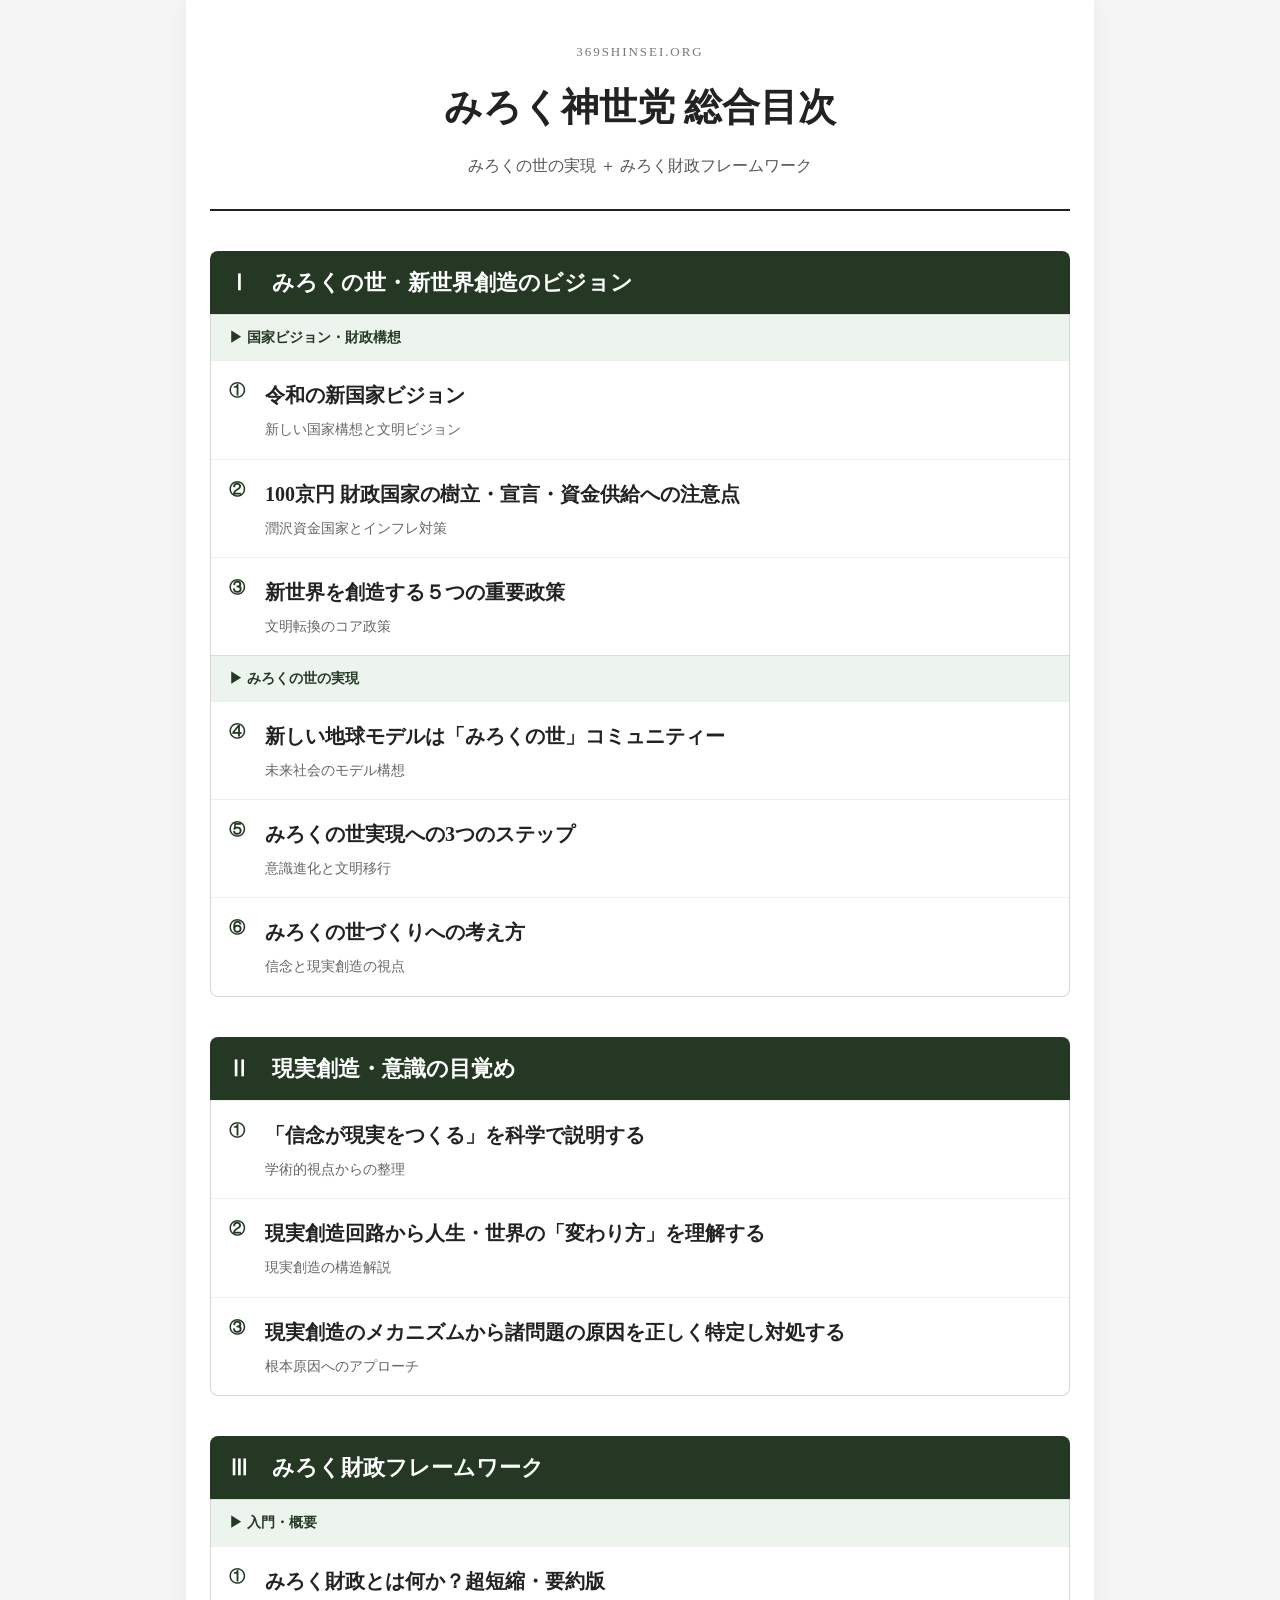
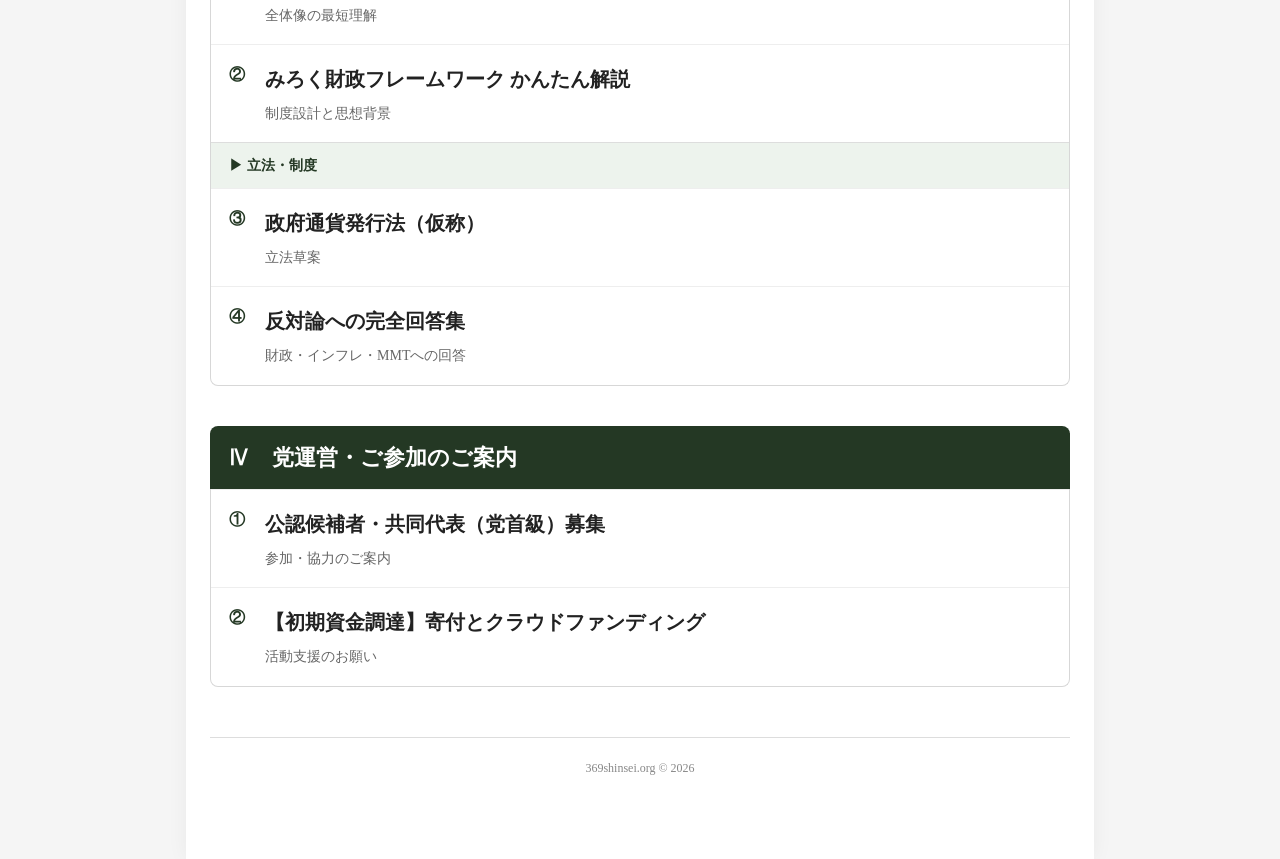
==== index.html @ 658c2291 "Add files via upload" ====
<!DOCTYPE html>
<html lang="ja">
<head>
<meta charset="UTF-8">
<meta name="viewport" content="width=device-width, initial-scale=1.0">
<title>369shinsei.org | みろく神世党 総合目次</title>
<style>
body{
    margin:0;
    background:#f5f5f5;
    color:#222;
    font-family:"Hiragino Mincho ProN","Yu Mincho","MS Mincho",serif;
    line-height:1.8;
}
.container{
    max-width:860px;
    margin:0 auto;
    background:#fff;
    padding:40px 24px 80px;
    box-shadow:0 0 20px rgba(0,0,0,0.05);
}
.hero{
    text-align:center;
    padding-bottom:28px;
    border-bottom:2px solid #222;
    margin-bottom:40px;
}
.hero .small{
    color:#777;
    letter-spacing:0.15em;
    font-size:13px;
}
.hero h1{
    margin:10px 0;
    font-size:38px;
}
.hero .sub{
    color:#555;
    font-size:16px;
}
.section{
    margin-bottom:40px;
}
.section-title{
    background:#243824;
    color:#fff;
    padding:12px 18px;
    border-radius:8px 8px 0 0;
    font-size:22px;
    font-weight:bold;
}
.section-content{
    border:1px solid #d7d7d7;
    border-top:none;
    border-radius:0 0 8px 8px;
    overflow:hidden;
}
.category{
    background:#edf3ed;
    color:#243824;
    padding:10px 18px;
    font-weight:bold;
    font-size:14px;
    border-top:1px solid #ddd;
}
.link-item{
    display:flex;
    gap:12px;
    align-items:flex-start;
    padding:16px 18px;
    border-top:1px solid #eee;
    text-decoration:none;
    color:inherit;
    transition:background 0.2s;
}
.link-item:hover{
    background:#fafafa;
}
.num{
    color:#243824;
    font-weight:bold;
    min-width:24px;
}
.text h3{
    margin:0;
    font-size:20px;
}
.text p{
    margin:4px 0 0;
    font-size:14px;
    color:#666;
}
.footer{
    text-align:center;
    color:#888;
    font-size:12px;
    margin-top:50px;
    padding-top:20px;
    border-top:1px solid #ddd;
}
</style>
</head>
<body>
<div class="container">

<div class="hero">
<div class="small">369SHINSEI.ORG</div>
<h1>みろく神世党 総合目次</h1>
<div class="sub">みろくの世の実現 ＋ みろく財政フレームワーク</div>
</div>

<div class="section">
<div class="section-title">Ⅰ　みろくの世・新世界創造のビジョン</div>
<div class="section-content">

<div class="category">▶ 国家ビジョン・財政構想</div>

<a class="link-item" href="https://pon36981.hatenablog.jp/entry/2026/04/09/183743">
<div class="num">①</div>
<div class="text">
<h3>令和の新国家ビジョン</h3>
<p>新しい国家構想と文明ビジョン</p>
</div>
</a>

<a class="link-item" href="https://pon36981.hatenablog.jp/entry/2026/03/29/203414">
<div class="num">②</div>
<div class="text">
<h3>100京円 財政国家の樹立・宣言・資金供給への注意点</h3>
<p>潤沢資金国家とインフレ対策</p>
</div>
</a>

<a class="link-item" href="https://pon36981.hatenablog.jp/entry/2026/04/03/152034">
<div class="num">③</div>
<div class="text">
<h3>新世界を創造する５つの重要政策</h3>
<p>文明転換のコア政策</p>
</div>
</a>

<div class="category">▶ みろくの世の実現</div>

<a class="link-item" href="https://pon36981.hatenablog.jp/entry/2026/03/31/192403">
<div class="num">④</div>
<div class="text">
<h3>新しい地球モデルは「みろくの世」コミュニティー</h3>
<p>未来社会のモデル構想</p>
</div>
</a>

<a class="link-item" href="https://pon36981.hatenablog.jp/entry/2026/05/13/100941">
<div class="num">⑤</div>
<div class="text">
<h3>みろくの世実現への3つのステップ</h3>
<p>意識進化と文明移行</p>
</div>
</a>

<a class="link-item" href="https://pon36981.hatenablog.jp/entry/2026/03/31/192701">
<div class="num">⑥</div>
<div class="text">
<h3>みろくの世づくりへの考え方</h3>
<p>信念と現実創造の視点</p>
</div>
</a>

</div>
</div>

<div class="section">
<div class="section-title">Ⅱ　現実創造・意識の目覚め</div>
<div class="section-content">

<a class="link-item" href="https://pon36981.hatenablog.jp/entry/2026/05/11/171907">
<div class="num">①</div>
<div class="text">
<h3>「信念が現実をつくる」を科学で説明する</h3>
<p>学術的視点からの整理</p>
</div>
</a>

<a class="link-item" href="https://pon36981.hatenablog.jp/entry/2026/04/15/120216">
<div class="num">②</div>
<div class="text">
<h3>現実創造回路から人生・世界の「変わり方」を理解する</h3>
<p>現実創造の構造解説</p>
</div>
</a>

<a class="link-item" href="https://pon36981.hatenablog.jp/entry/2026/05/13/121735">
<div class="num">③</div>
<div class="text">
<h3>現実創造のメカニズムから諸問題の原因を正しく特定し対処する</h3>
<p>根本原因へのアプローチ</p>
</div>
</a>

</div>
</div>

<div class="section">
<div class="section-title">Ⅲ　みろく財政フレームワーク</div>
<div class="section-content">

<div class="category">▶ 入門・概要</div>

<a class="link-item" href="https://pon36981.hatenablog.jp/entry/2026/05/12/170241">
<div class="num">①</div>
<div class="text">
<h3>みろく財政とは何か？超短縮・要約版</h3>
<p>全体像の最短理解</p>
</div>
</a>

<a class="link-item" href="https://pon36981.hatenablog.jp/entry/2026/05/13/205101">
<div class="num">②</div>
<div class="text">
<h3>みろく財政フレームワーク かんたん解説</h3>
<p>制度設計と思想背景</p>
</div>
</a>

<div class="category">▶ 立法・制度</div>

<a class="link-item" href="https://pon36981.hatenablog.jp/entry/2026/04/10/091228">
<div class="num">③</div>
<div class="text">
<h3>政府通貨発行法（仮称）</h3>
<p>立法草案</p>
</div>
</a>

<a class="link-item" href="https://pon36981.hatenablog.jp/entry/2026/05/12/175257">
<div class="num">④</div>
<div class="text">
<h3>反対論への完全回答集</h3>
<p>財政・インフレ・MMTへの回答</p>
</div>
</a>

</div>
</div>

<div class="section">
<div class="section-title">Ⅳ　党運営・ご参加のご案内</div>
<div class="section-content">

<a class="link-item" href="https://pon36981.hatenablog.jp/entry/2026/05/14/124243">
<div class="num">①</div>
<div class="text">
<h3>公認候補者・共同代表（党首級）募集</h3>
<p>参加・協力のご案内</p>
</div>
</a>

<a class="link-item" href="https://pon36981.hatenablog.jp/entry/2026/05/14/125637">
<div class="num">②</div>
<div class="text">
<h3>【初期資金調達】寄付とクラウドファンディング</h3>
<p>活動支援のお願い</p>
</div>
</a>

</div>
</div>

<div class="footer">
369shinsei.org © 2026
</div>

</div>
</body>
</html>
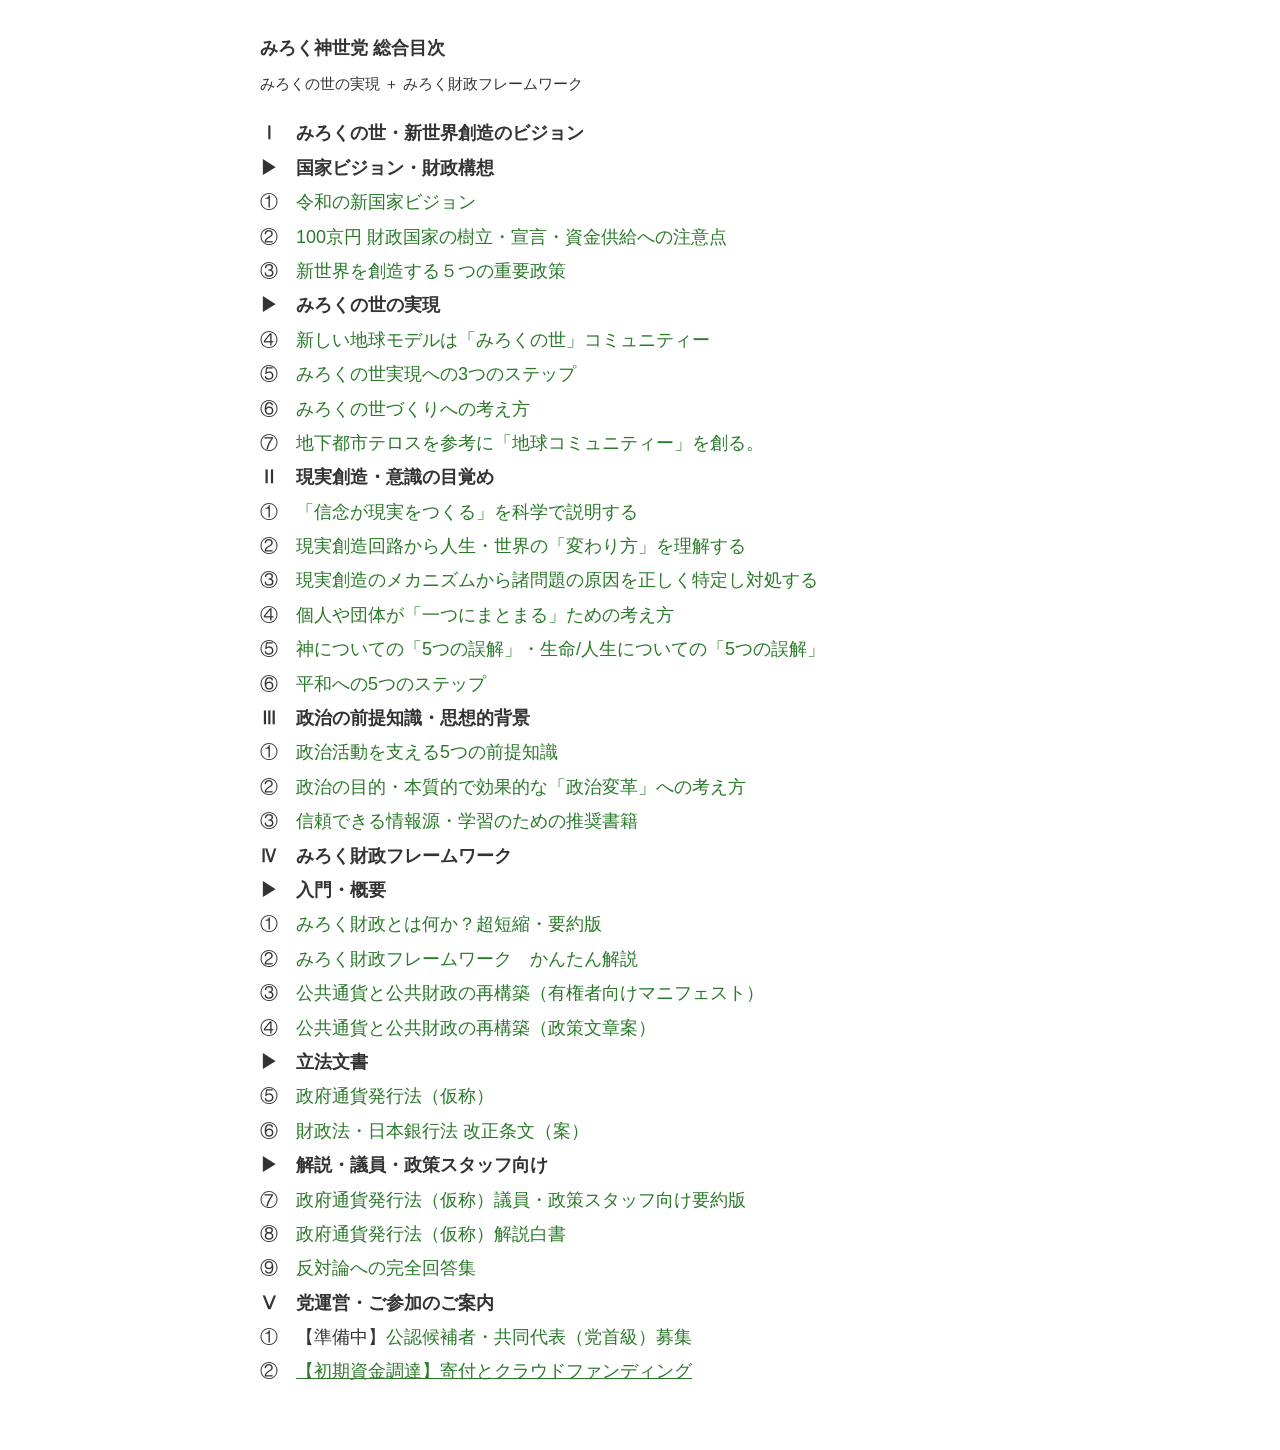
==== commit e7dd101b: "Add files via upload" ====
--- a/index.html
+++ b/index.html
@@ -1,274 +1,96 @@
 <!DOCTYPE html>
 <html lang="ja">
 <head>
-<meta charset="UTF-8">
-<meta name="viewport" content="width=device-width, initial-scale=1.0">
-<title>369shinsei.org | みろく神世党 総合目次</title>
-<style>
-body{
-    margin:0;
-    background:#f5f5f5;
-    color:#222;
-    font-family:"Hiragino Mincho ProN","Yu Mincho","MS Mincho",serif;
-    line-height:1.8;
-}
-.container{
-    max-width:860px;
-    margin:0 auto;
-    background:#fff;
-    padding:40px 24px 80px;
-    box-shadow:0 0 20px rgba(0,0,0,0.05);
-}
-.hero{
-    text-align:center;
-    padding-bottom:28px;
-    border-bottom:2px solid #222;
-    margin-bottom:40px;
-}
-.hero .small{
-    color:#777;
-    letter-spacing:0.15em;
-    font-size:13px;
-}
-.hero h1{
-    margin:10px 0;
-    font-size:38px;
-}
-.hero .sub{
-    color:#555;
-    font-size:16px;
-}
-.section{
-    margin-bottom:40px;
-}
-.section-title{
-    background:#243824;
-    color:#fff;
-    padding:12px 18px;
-    border-radius:8px 8px 0 0;
-    font-size:22px;
-    font-weight:bold;
-}
-.section-content{
-    border:1px solid #d7d7d7;
-    border-top:none;
-    border-radius:0 0 8px 8px;
-    overflow:hidden;
-}
-.category{
-    background:#edf3ed;
-    color:#243824;
-    padding:10px 18px;
-    font-weight:bold;
-    font-size:14px;
-    border-top:1px solid #ddd;
-}
-.link-item{
-    display:flex;
-    gap:12px;
-    align-items:flex-start;
-    padding:16px 18px;
-    border-top:1px solid #eee;
-    text-decoration:none;
-    color:inherit;
-    transition:background 0.2s;
-}
-.link-item:hover{
-    background:#fafafa;
-}
-.num{
-    color:#243824;
-    font-weight:bold;
-    min-width:24px;
-}
-.text h3{
-    margin:0;
-    font-size:20px;
-}
-.text p{
-    margin:4px 0 0;
-    font-size:14px;
-    color:#666;
-}
-.footer{
-    text-align:center;
-    color:#888;
-    font-size:12px;
-    margin-top:50px;
-    padding-top:20px;
-    border-top:1px solid #ddd;
-}
-</style>
+  <meta charset="UTF-8">
+  <meta name="viewport" content="width=device-width, initial-scale=1.0">
+  <title>みろく神世党 総合目次</title>
+  <style>
+    body {
+      font-family: "Hiragino Sans", "Meiryo", "Yu Gothic", sans-serif;
+      font-size: 18px;
+      line-height: 1.8;
+      color: #333;
+      background: #fff;
+      max-width: 760px;
+      margin: 0 auto;
+      padding: 32px 20px 60px;
+    }
+
+    .page-title {
+      font-size: 18px;
+      font-weight: bold;
+      margin-bottom: 6px;
+    }
+
+    .page-subtitle {
+      font-size: 15px;
+      margin-bottom: 20px;
+    }
+
+    p {
+      margin: 0 0 2px 0;
+    }
+
+    a {
+      color: #2a7a2a;
+      text-decoration: none;
+    }
+
+    a:hover {
+      text-decoration: underline;
+    }
+
+    .underline {
+      text-decoration: underline;
+    }
+  </style>
 </head>
 <body>
-<div class="container">
 
-<div class="hero">
-<div class="small">369SHINSEI.ORG</div>
-<h1>みろく神世党 総合目次</h1>
-<div class="sub">みろくの世の実現 ＋ みろく財政フレームワーク</div>
-</div>
+  <div class="page-title">みろく神世党 総合目次</div>
+  <div class="page-subtitle">みろくの世の実現 ＋ みろく財政フレームワーク</div>
 
-<div class="section">
-<div class="section-title">Ⅰ　みろくの世・新世界創造のビジョン</div>
-<div class="section-content">
+  <p><strong>Ⅰ</strong>　<strong>みろくの世・新世界創造のビジョン</strong></p>
+  <p><strong>▶</strong>　<strong>国家ビジョン・財政構想</strong></p>
+  <p>①　<a href="https://pon36981.hatenablog.jp/entry/2026/04/09/183743">令和の新国家ビジョン</a></p>
+  <p>②　<a href="https://pon36981.hatenablog.jp/entry/2026/03/29/203414">100京円 財政国家の樹立・宣言・資金供給への注意点</a></p>
+  <p>③　<a href="https://pon36981.hatenablog.jp/entry/2026/04/03/152034">新世界を創造する５つの重要政策</a></p>
+  <p><strong>▶</strong>　<strong>みろくの世の実現</strong></p>
+  <p>④　<a href="https://pon36981.hatenablog.jp/entry/2026/03/31/192403">新しい地球モデルは「みろくの世」コミュニティー</a></p>
+  <p>⑤　<a href="https://pon36981.hatenablog.jp/entry/2026/05/13/100941">みろくの世実現への3つのステップ</a></p>
+  <p>⑥　<a href="https://pon36981.hatenablog.jp/entry/2026/03/31/192701">みろくの世づくりへの考え方</a></p>
+  <p>⑦　<a href="https://pon36981.hatenablog.jp/entry/2026/04/01/181731">地下都市テロスを参考に「地球コミュニティー」を創る。</a></p>
 
-<div class="category">▶ 国家ビジョン・財政構想</div>
+  <p><strong>Ⅱ</strong>　<strong>現実創造・意識の目覚め</strong></p>
+  <p>①　<a href="https://pon36981.hatenablog.jp/entry/2026/05/11/171907">「信念が現実をつくる」を科学で説明する</a></p>
+  <p>②　<a href="https://pon36981.hatenablog.jp/entry/2026/04/15/120216">現実創造回路から人生・世界の「変わり方」を理解する</a></p>
+  <p>③　<a href="https://pon36981.hatenablog.jp/entry/2026/05/13/121735">現実創造のメカニズムから諸問題の原因を正しく特定し対処する</a></p>
+  <p>④　<a href="https://pon36981.hatenablog.jp/entry/2026/04/22/154150">個人や団体が「一つにまとまる」ための考え方</a></p>
+  <p>⑤　<a href="https://pon36981.hatenablog.jp/entry/2026/05/13/120327">神についての「5つの誤解」・生命/人生についての「5つの誤解」</a></p>
+  <p>⑥　<a href="https://pon36981.hatenablog.jp/entry/2026/05/13/120707">平和への5つのステップ</a></p>
 
-<a class="link-item" href="https://pon36981.hatenablog.jp/entry/2026/04/09/183743">
-<div class="num">①</div>
-<div class="text">
-<h3>令和の新国家ビジョン</h3>
-<p>新しい国家構想と文明ビジョン</p>
-</div>
-</a>
+  <p><strong>Ⅲ</strong>　<strong>政治の前提知識・思想的背景</strong></p>
+  <p>①　<a href="https://pon36981.hatenablog.jp/entry/2026/04/03/151004">政治活動を支える5つの前提知識</a></p>
+  <p>②　<a href="https://pon36981.hatenablog.jp/entry/2026/04/02/152700">政治の目的・本質的で効果的な「政治変革」への考え方</a></p>
+  <p>③　<a href="https://pon36981.hatenablog.jp/entry/2026/04/01/121304">信頼できる情報源・学習のための推奨書籍</a></p>
 
-<a class="link-item" href="https://pon36981.hatenablog.jp/entry/2026/03/29/203414">
-<div class="num">②</div>
-<div class="text">
-<h3>100京円 財政国家の樹立・宣言・資金供給への注意点</h3>
-<p>潤沢資金国家とインフレ対策</p>
-</div>
-</a>
+  <p><strong>Ⅳ</strong>　<strong>みろく財政フレームワーク</strong></p>
+  <p><strong>▶</strong>　<strong>入門・概要</strong></p>
+  <p>①　<a href="https://pon36981.hatenablog.jp/entry/2026/05/12/170241">みろく財政とは何か？超短縮・要約版</a></p>
+  <p>②　<a href="https://pon36981.hatenablog.jp/entry/2026/05/13/205101">みろく財政フレームワーク　かんたん解説</a></p>
+  <p>③　<a href="https://pon36981.hatenablog.jp/entry/2026/04/10/091110">公共通貨と公共財政の再構築（有権者向けマニフェスト）</a></p>
+  <p>④　<a href="https://pon36981.hatenablog.jp/entry/2026/04/09/175131">公共通貨と公共財政の再構築（政策文章案）</a></p>
+  <p><strong>▶</strong>　<strong>立法文書</strong></p>
+  <p>⑤　<a href="https://pon36981.hatenablog.jp/entry/2026/04/10/091228">政府通貨発行法（仮称）</a></p>
+  <p>⑥　<a href="https://pon36981.hatenablog.jp/entry/2026/04/10/091615">財政法・日本銀行法 改正条文（案）</a></p>
+  <p><strong>▶</strong>　<strong>解説・議員・政策スタッフ向け</strong></p>
+  <p>⑦　<a href="https://pon36981.hatenablog.jp/entry/2026/05/12/164444">政府通貨発行法（仮称）議員・政策スタッフ向け要約版</a></p>
+  <p>⑧　<a href="https://pon36981.hatenablog.jp/entry/2026/05/12/171121">政府通貨発行法（仮称）解説白書</a></p>
+  <p>⑨　<a href="https://pon36981.hatenablog.jp/entry/2026/05/12/175257">反対論への完全回答集</a></p>
 
-<a class="link-item" href="https://pon36981.hatenablog.jp/entry/2026/04/03/152034">
-<div class="num">③</div>
-<div class="text">
-<h3>新世界を創造する５つの重要政策</h3>
-<p>文明転換のコア政策</p>
-</div>
-</a>
+  <p><strong>Ⅴ</strong>　<strong>党運営・ご参加のご案内</strong></p>
+  <p>①　【準備中】<a href="https://pon36981.hatenablog.jp/entry/2026/04/18/124243">公認候補者・共同代表（党首級）募集</a></p>
+  <p>②　<a class="underline" href="https://pon36981.hatenablog.jp/entry/2026/05/14/125637">【初期資金調達】寄付とクラウドファンディング</a></p>
 
-<div class="category">▶ みろくの世の実現</div>
-
-<a class="link-item" href="https://pon36981.hatenablog.jp/entry/2026/03/31/192403">
-<div class="num">④</div>
-<div class="text">
-<h3>新しい地球モデルは「みろくの世」コミュニティー</h3>
-<p>未来社会のモデル構想</p>
-</div>
-</a>
-
-<a class="link-item" href="https://pon36981.hatenablog.jp/entry/2026/05/13/100941">
-<div class="num">⑤</div>
-<div class="text">
-<h3>みろくの世実現への3つのステップ</h3>
-<p>意識進化と文明移行</p>
-</div>
-</a>
-
-<a class="link-item" href="https://pon36981.hatenablog.jp/entry/2026/03/31/192701">
-<div class="num">⑥</div>
-<div class="text">
-<h3>みろくの世づくりへの考え方</h3>
-<p>信念と現実創造の視点</p>
-</div>
-</a>
-
-</div>
-</div>
-
-<div class="section">
-<div class="section-title">Ⅱ　現実創造・意識の目覚め</div>
-<div class="section-content">
-
-<a class="link-item" href="https://pon36981.hatenablog.jp/entry/2026/05/11/171907">
-<div class="num">①</div>
-<div class="text">
-<h3>「信念が現実をつくる」を科学で説明する</h3>
-<p>学術的視点からの整理</p>
-</div>
-</a>
-
-<a class="link-item" href="https://pon36981.hatenablog.jp/entry/2026/04/15/120216">
-<div class="num">②</div>
-<div class="text">
-<h3>現実創造回路から人生・世界の「変わり方」を理解する</h3>
-<p>現実創造の構造解説</p>
-</div>
-</a>
-
-<a class="link-item" href="https://pon36981.hatenablog.jp/entry/2026/05/13/121735">
-<div class="num">③</div>
-<div class="text">
-<h3>現実創造のメカニズムから諸問題の原因を正しく特定し対処する</h3>
-<p>根本原因へのアプローチ</p>
-</div>
-</a>
-
-</div>
-</div>
-
-<div class="section">
-<div class="section-title">Ⅲ　みろく財政フレームワーク</div>
-<div class="section-content">
-
-<div class="category">▶ 入門・概要</div>
-
-<a class="link-item" href="https://pon36981.hatenablog.jp/entry/2026/05/12/170241">
-<div class="num">①</div>
-<div class="text">
-<h3>みろく財政とは何か？超短縮・要約版</h3>
-<p>全体像の最短理解</p>
-</div>
-</a>
-
-<a class="link-item" href="https://pon36981.hatenablog.jp/entry/2026/05/13/205101">
-<div class="num">②</div>
-<div class="text">
-<h3>みろく財政フレームワーク かんたん解説</h3>
-<p>制度設計と思想背景</p>
-</div>
-</a>
-
-<div class="category">▶ 立法・制度</div>
-
-<a class="link-item" href="https://pon36981.hatenablog.jp/entry/2026/04/10/091228">
-<div class="num">③</div>
-<div class="text">
-<h3>政府通貨発行法（仮称）</h3>
-<p>立法草案</p>
-</div>
-</a>
-
-<a class="link-item" href="https://pon36981.hatenablog.jp/entry/2026/05/12/175257">
-<div class="num">④</div>
-<div class="text">
-<h3>反対論への完全回答集</h3>
-<p>財政・インフレ・MMTへの回答</p>
-</div>
-</a>
-
-</div>
-</div>
-
-<div class="section">
-<div class="section-title">Ⅳ　党運営・ご参加のご案内</div>
-<div class="section-content">
-
-<a class="link-item" href="https://pon36981.hatenablog.jp/entry/2026/05/14/124243">
-<div class="num">①</div>
-<div class="text">
-<h3>公認候補者・共同代表（党首級）募集</h3>
-<p>参加・協力のご案内</p>
-</div>
-</a>
-
-<a class="link-item" href="https://pon36981.hatenablog.jp/entry/2026/05/14/125637">
-<div class="num">②</div>
-<div class="text">
-<h3>【初期資金調達】寄付とクラウドファンディング</h3>
-<p>活動支援のお願い</p>
-</div>
-</a>
-
-</div>
-</div>
-
-<div class="footer">
-369shinsei.org © 2026
-</div>
-
-</div>
 </body>
 </html>
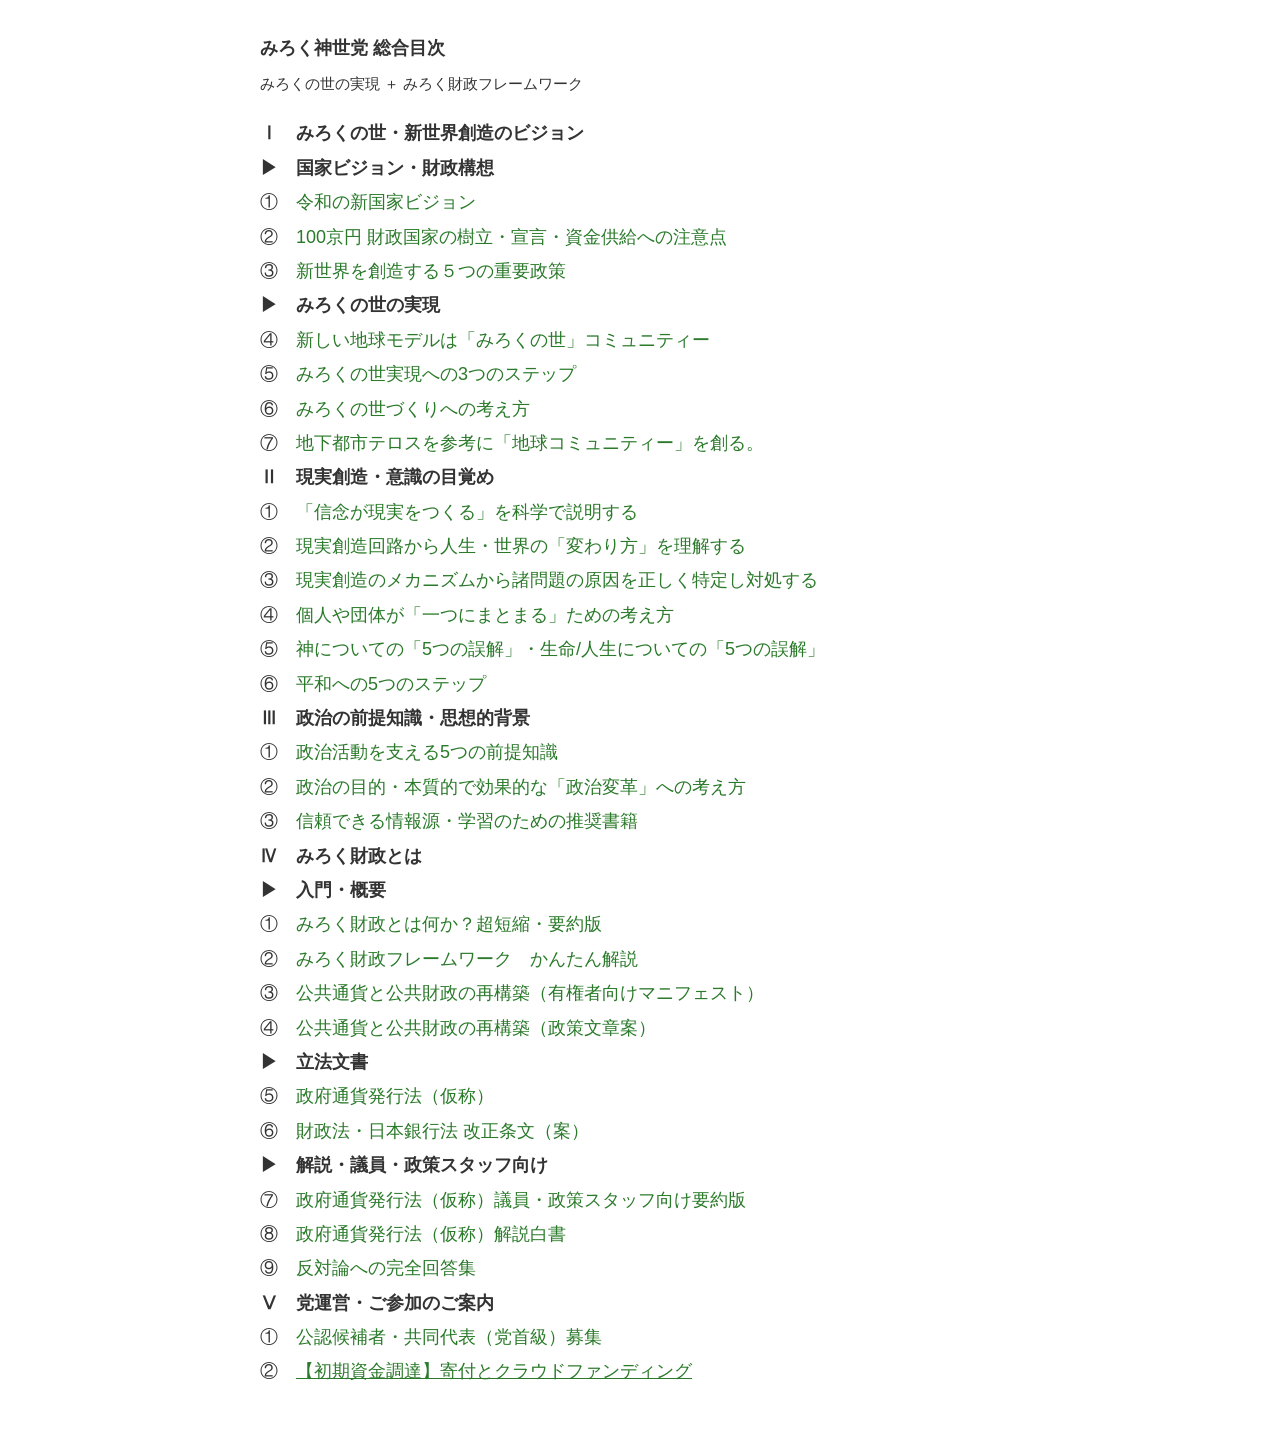
==== commit f7346038: "Add files via upload" ====
--- a/index.html
+++ b/index.html
@@ -52,9 +52,9 @@
 
   <p><strong>Ⅰ</strong>　<strong>みろくの世・新世界創造のビジョン</strong></p>
   <p><strong>▶</strong>　<strong>国家ビジョン・財政構想</strong></p>
-  <p>①　<a href="https://pon36981.hatenablog.jp/entry/2026/04/09/183743">令和の新国家ビジョン</a></p>
+  <p>①　<a href="kokkavision.html">令和の新国家ビジョン</a></p>
   <p>②　<a href="https://pon36981.hatenablog.jp/entry/2026/03/29/203414">100京円 財政国家の樹立・宣言・資金供給への注意点</a></p>
-  <p>③　<a href="https://pon36981.hatenablog.jp/entry/2026/04/03/152034">新世界を創造する５つの重要政策</a></p>
+  <p>③　<a href="5policies.html">新世界を創造する５つの重要政策</a></p>
   <p><strong>▶</strong>　<strong>みろくの世の実現</strong></p>
   <p>④　<a href="https://pon36981.hatenablog.jp/entry/2026/03/31/192403">新しい地球モデルは「みろくの世」コミュニティー</a></p>
   <p>⑤　<a href="https://pon36981.hatenablog.jp/entry/2026/05/13/100941">みろくの世実現への3つのステップ</a></p>
@@ -62,7 +62,7 @@
   <p>⑦　<a href="https://pon36981.hatenablog.jp/entry/2026/04/01/181731">地下都市テロスを参考に「地球コミュニティー」を創る。</a></p>
 
   <p><strong>Ⅱ</strong>　<strong>現実創造・意識の目覚め</strong></p>
-  <p>①　<a href="https://pon36981.hatenablog.jp/entry/2026/05/11/171907">「信念が現実をつくる」を科学で説明する</a></p>
+  <p>①　<a href="shinnen.html">「信念が現実をつくる」を科学で説明する</a></p>
   <p>②　<a href="https://pon36981.hatenablog.jp/entry/2026/04/15/120216">現実創造回路から人生・世界の「変わり方」を理解する</a></p>
   <p>③　<a href="https://pon36981.hatenablog.jp/entry/2026/05/13/121735">現実創造のメカニズムから諸問題の原因を正しく特定し対処する</a></p>
   <p>④　<a href="https://pon36981.hatenablog.jp/entry/2026/04/22/154150">個人や団体が「一つにまとまる」ための考え方</a></p>
@@ -74,9 +74,9 @@
   <p>②　<a href="https://pon36981.hatenablog.jp/entry/2026/04/02/152700">政治の目的・本質的で効果的な「政治変革」への考え方</a></p>
   <p>③　<a href="https://pon36981.hatenablog.jp/entry/2026/04/01/121304">信頼できる情報源・学習のための推奨書籍</a></p>
 
-  <p><strong>Ⅳ</strong>　<strong>みろく財政フレームワーク</strong></p>
+  <p><strong>Ⅳ</strong>　<strong>みろく財政とは</strong></p>
   <p><strong>▶</strong>　<strong>入門・概要</strong></p>
-  <p>①　<a href="https://pon36981.hatenablog.jp/entry/2026/05/12/170241">みろく財政とは何か？超短縮・要約版</a></p>
+  <p>①　<a href="mirokuzaiseitoha.html">みろく財政とは何か？超短縮・要約版</a></p>
   <p>②　<a href="https://pon36981.hatenablog.jp/entry/2026/05/13/205101">みろく財政フレームワーク　かんたん解説</a></p>
   <p>③　<a href="https://pon36981.hatenablog.jp/entry/2026/04/10/091110">公共通貨と公共財政の再構築（有権者向けマニフェスト）</a></p>
   <p>④　<a href="https://pon36981.hatenablog.jp/entry/2026/04/09/175131">公共通貨と公共財政の再構築（政策文章案）</a></p>
@@ -89,7 +89,7 @@
   <p>⑨　<a href="https://pon36981.hatenablog.jp/entry/2026/05/12/175257">反対論への完全回答集</a></p>
 
   <p><strong>Ⅴ</strong>　<strong>党運営・ご参加のご案内</strong></p>
-  <p>①　【準備中】<a href="https://pon36981.hatenablog.jp/entry/2026/04/18/124243">公認候補者・共同代表（党首級）募集</a></p>
+  <p>①　<a href="kouninkouho.html">公認候補者・共同代表（党首級）募集</a></p>
   <p>②　<a class="underline" href="https://pon36981.hatenablog.jp/entry/2026/05/14/125637">【初期資金調達】寄付とクラウドファンディング</a></p>
 
 </body>
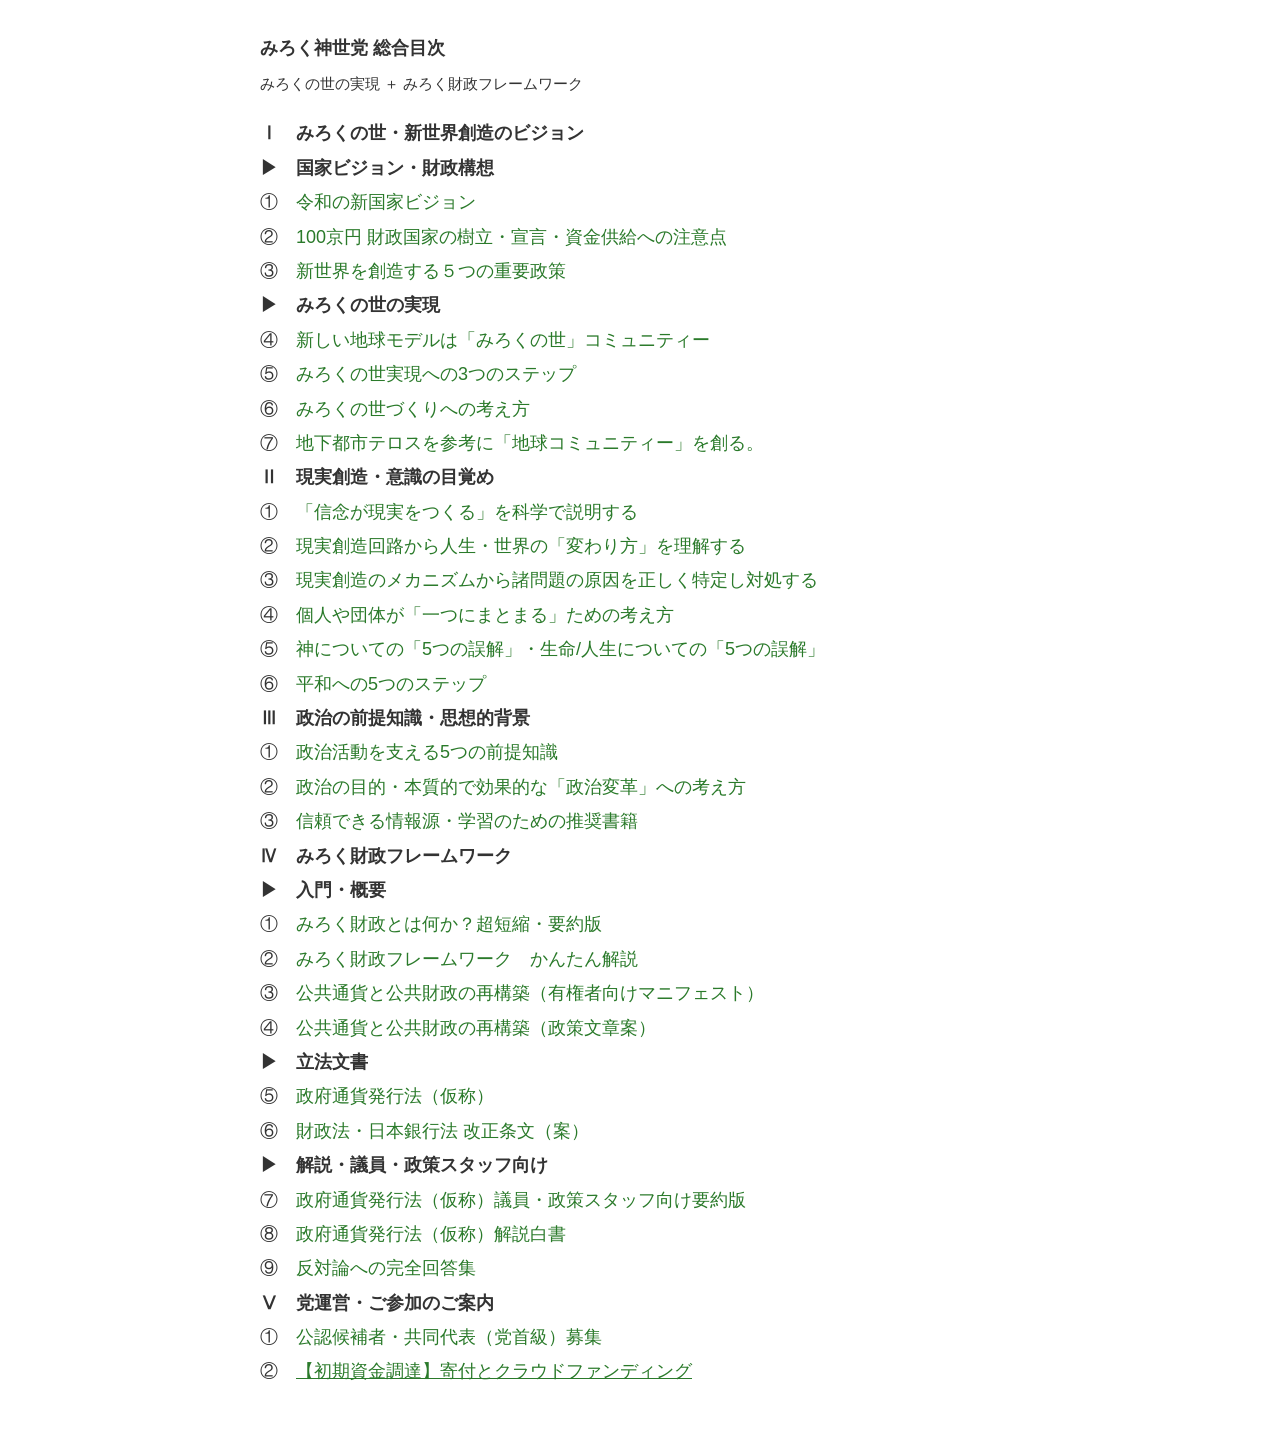
==== commit 5e7a6ff5: "Add files via upload" ====
--- a/index.html
+++ b/index.html
@@ -74,7 +74,7 @@
   <p>②　<a href="https://pon36981.hatenablog.jp/entry/2026/04/02/152700">政治の目的・本質的で効果的な「政治変革」への考え方</a></p>
   <p>③　<a href="https://pon36981.hatenablog.jp/entry/2026/04/01/121304">信頼できる情報源・学習のための推奨書籍</a></p>
 
-  <p><strong>Ⅳ</strong>　<strong>みろく財政とは</strong></p>
+  <p><strong>Ⅳ</strong>　<strong>みろく財政フレームワーク</strong></p>
   <p><strong>▶</strong>　<strong>入門・概要</strong></p>
   <p>①　<a href="mirokuzaiseitoha.html">みろく財政とは何か？超短縮・要約版</a></p>
   <p>②　<a href="https://pon36981.hatenablog.jp/entry/2026/05/13/205101">みろく財政フレームワーク　かんたん解説</a></p>
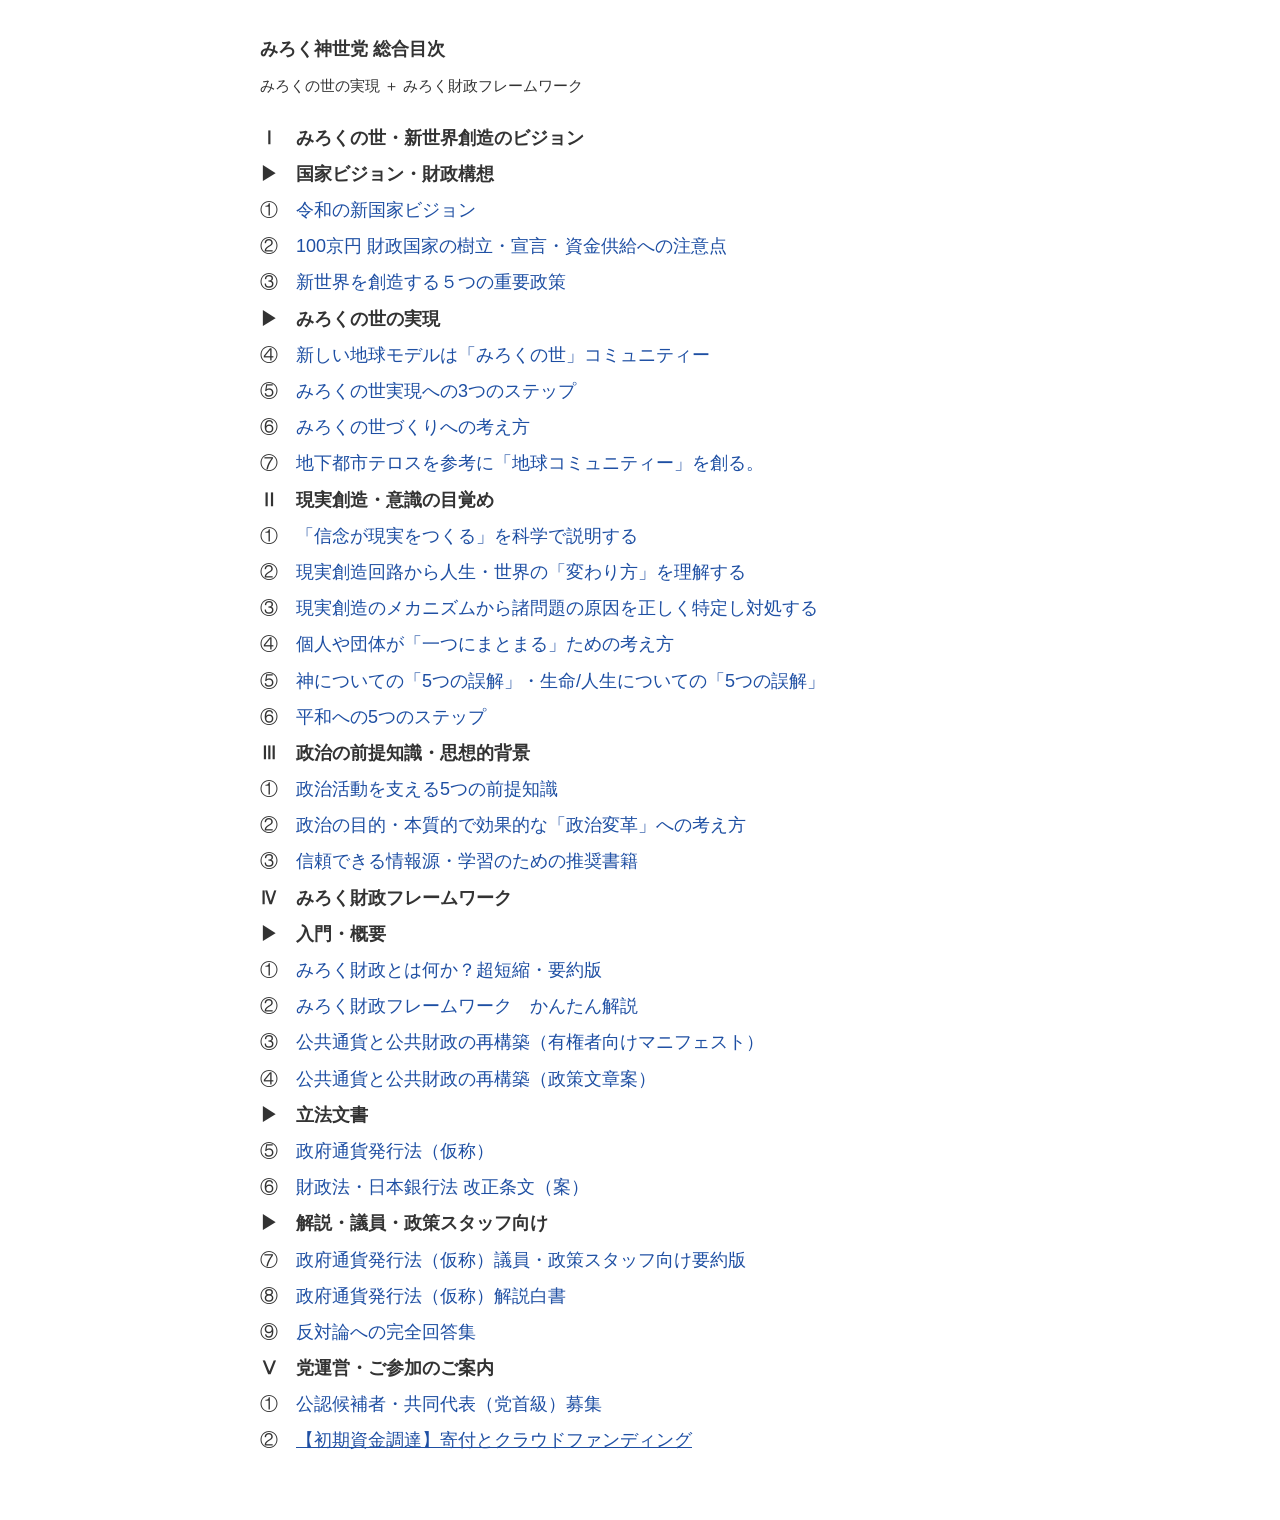
==== commit 89708f06: "Add files via upload" ====
--- a/index.html
+++ b/index.html
@@ -44,6 +44,16 @@
       text-decoration: underline;
     }
   </style>
+
+<style>
+body{
+    font-size:18px !important;
+    line-height:1.9 !important;
+}
+a{
+    color:#1e4fa3 !important;
+}
+</style>
 </head>
 <body>
 
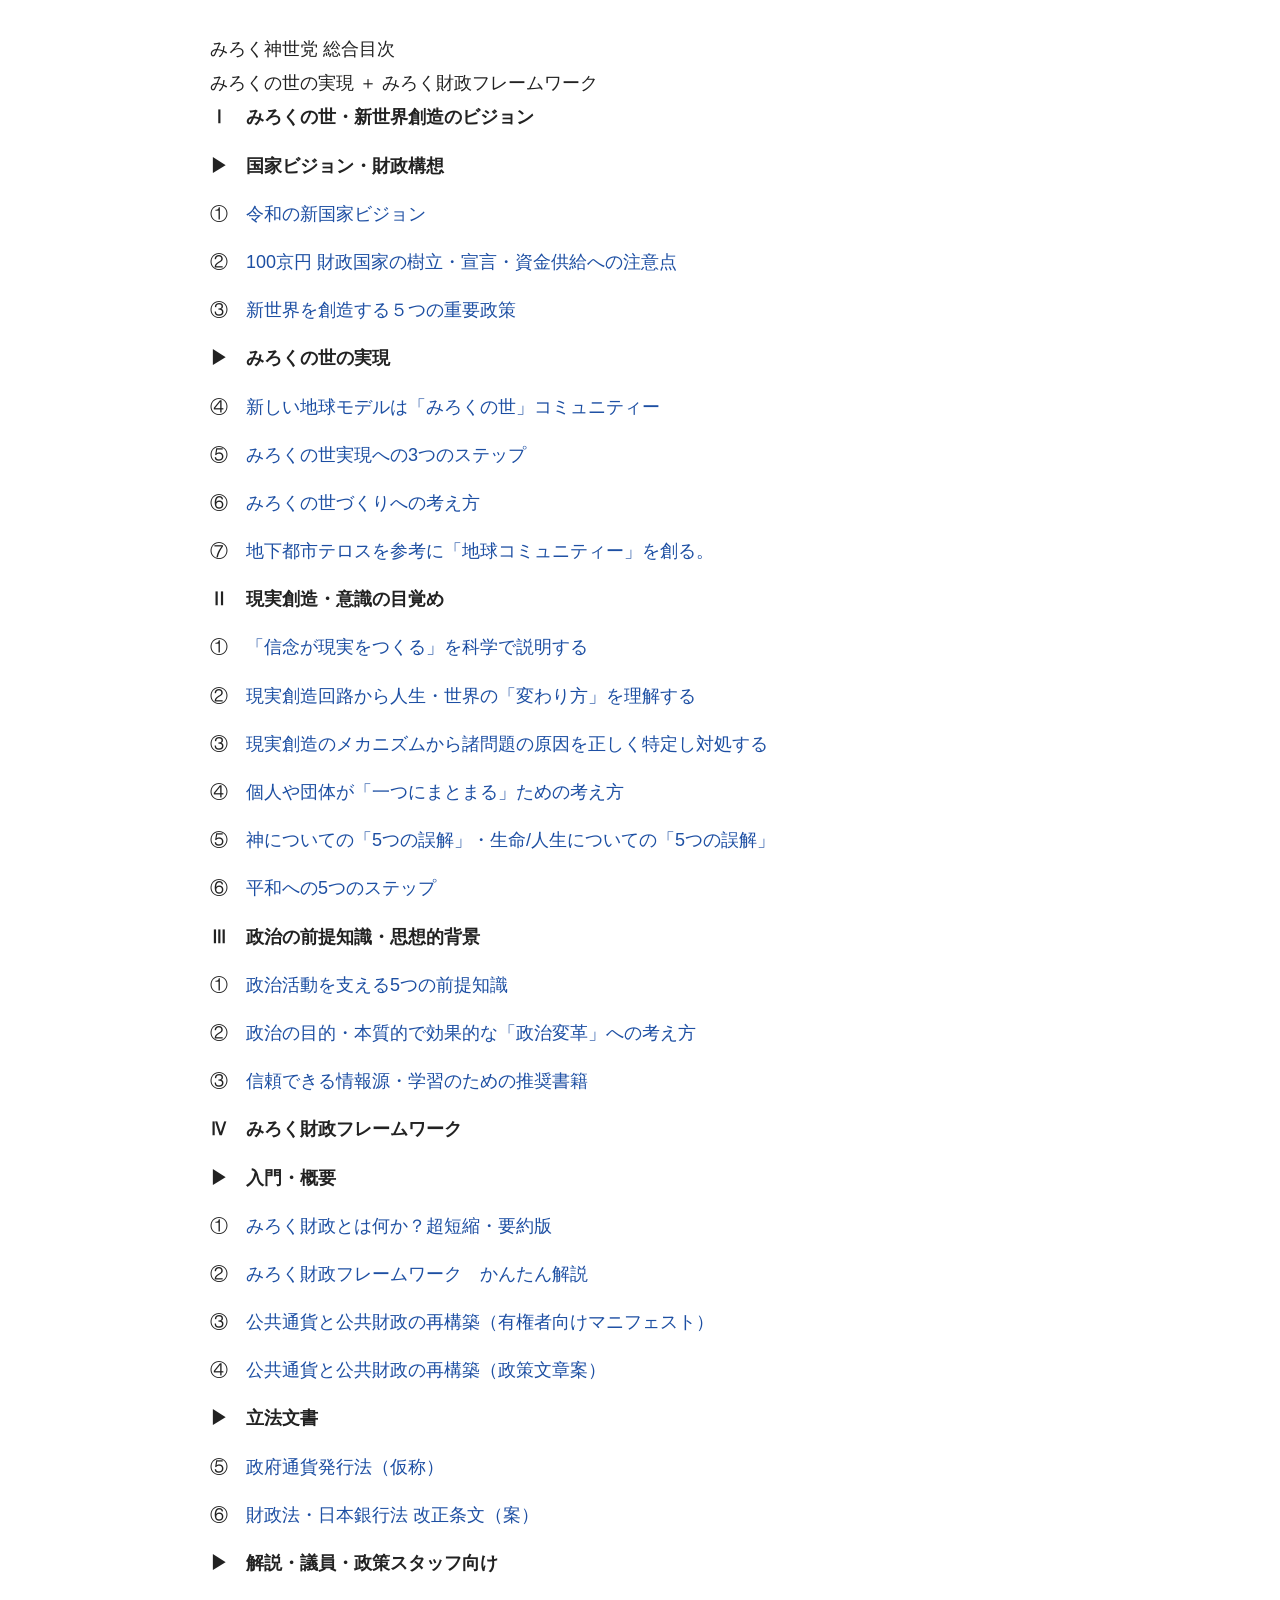
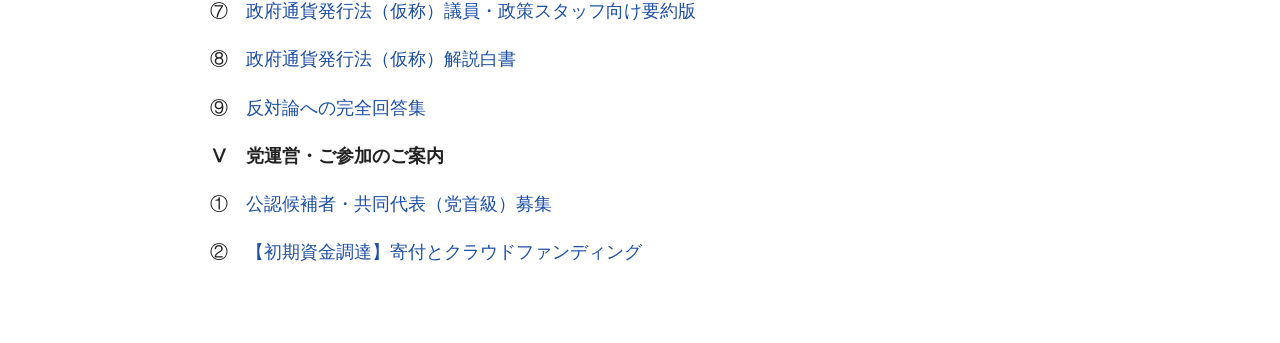
==== commit fa2e8750: "Add files via upload" ====
--- a/index.html
+++ b/index.html
@@ -4,56 +4,115 @@
   <meta charset="UTF-8">
   <meta name="viewport" content="width=device-width, initial-scale=1.0">
   <title>みろく神世党 総合目次</title>
-  <style>
-    body {
-      font-family: "Hiragino Sans", "Meiryo", "Yu Gothic", sans-serif;
-      font-size: 18px;
-      line-height: 1.8;
-      color: #333;
-      background: #fff;
-      max-width: 760px;
-      margin: 0 auto;
-      padding: 32px 20px 60px;
-    }
+  
 
-    .page-title {
-      font-size: 18px;
-      font-weight: bold;
-      margin-bottom: 6px;
-    }
 
-    .page-subtitle {
-      font-size: 15px;
-      margin-bottom: 20px;
-    }
-
-    p {
-      margin: 0 0 2px 0;
-    }
-
-    a {
-      color: #2a7a2a;
-      text-decoration: none;
-    }
-
-    a:hover {
-      text-decoration: underline;
-    }
-
-    .underline {
-      text-decoration: underline;
-    }
-  </style>
 
 <style>
 body{
-    font-size:18px !important;
-    line-height:1.9 !important;
+    font-family:"Hiragino Sans","Yu Gothic","Meiryo",sans-serif;
+    max-width:860px;
+    margin:0 auto;
+    padding:32px 18px 60px;
+    color:#222;
+    background:#fff;
+    line-height:1.9;
+    font-size:18px;
 }
+
+h1{
+    font-size:2rem;
+    line-height:1.5;
+    margin:0 0 28px;
+    font-weight:700;
+}
+
+h2{
+    font-size:1.45rem;
+    line-height:1.6;
+    margin:42px 0 18px;
+}
+
+h3{
+    font-size:1.2rem;
+    line-height:1.6;
+    margin:34px 0 14px;
+}
+
+h4{
+    font-size:1.1rem;
+    line-height:1.7;
+    margin:28px 0 12px;
+}
+
+h5{
+    font-size:1rem;
+    line-height:1.9;
+    margin:18px 0 10px;
+}
+
+p{
+    margin:0 0 14px;
+}
+
+ul{
+    margin:0 0 18px 24px;
+}
+
+li{
+    margin-bottom:8px;
+}
+
 a{
-    color:#1e4fa3 !important;
+    color:#1d4fa3;
+    text-decoration:none;
+}
+
+a:hover{
+    text-decoration:underline;
+}
+
+table{
+    width:100%;
+    border-collapse:collapse;
+    margin:18px 0 28px;
+    display:table;
+}
+
+td,th{
+    border:1px solid #d8d8d8;
+    padding:12px;
+    vertical-align:top;
+    line-height:1.8;
+}
+
+.table-wrap{
+    overflow-x:auto;
+    margin:12px 0 22px;
+}
+
+.back-link{
+    margin-top:60px;
+    text-align:center;
+    font-size:1rem;
+}
+
+@media (max-width:768px){
+    body{
+        font-size:17px;
+        padding:24px 14px 50px;
+    }
+
+    h1{
+        font-size:1.6rem;
+    }
+
+    table{
+        min-width:680px;
+    }
 }
 </style>
+
 </head>
 <body>
 
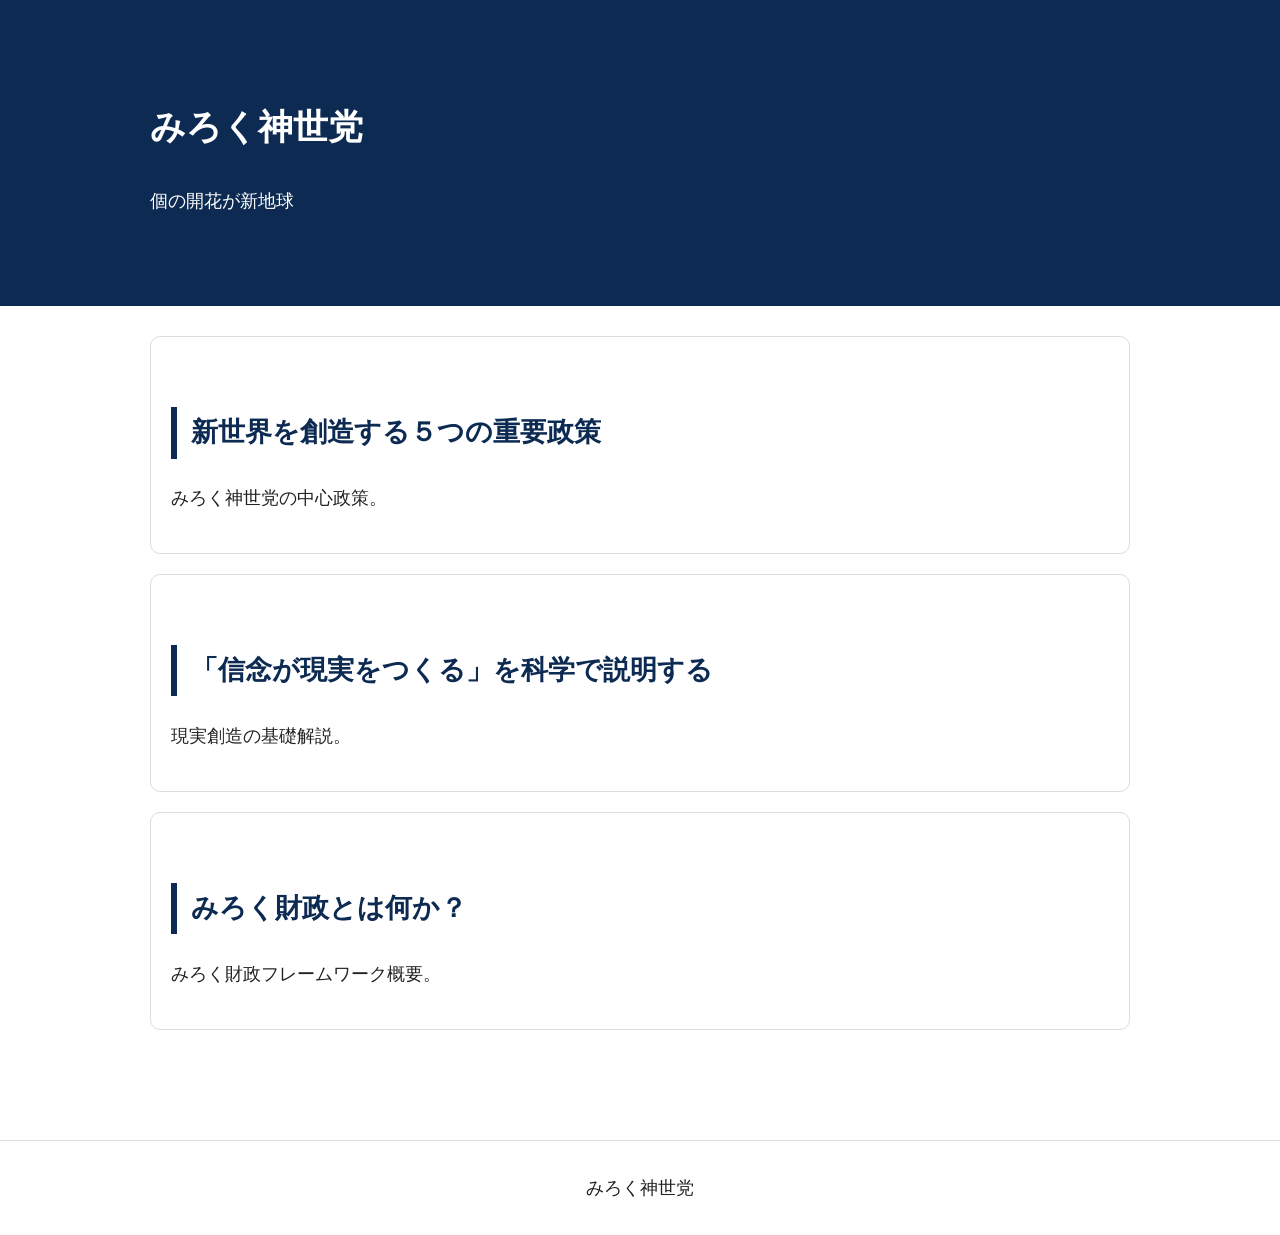
==== commit e4e83294: "Add files via upload" ====
--- a/index.html
+++ b/index.html
@@ -1,165 +1,38 @@
 <!DOCTYPE html>
 <html lang="ja">
 <head>
-  <meta charset="UTF-8">
-  <meta name="viewport" content="width=device-width, initial-scale=1.0">
-  <title>みろく神世党 総合目次</title>
-  
-
-
-
-<style>
-body{
-    font-family:"Hiragino Sans","Yu Gothic","Meiryo",sans-serif;
-    max-width:860px;
-    margin:0 auto;
-    padding:32px 18px 60px;
-    color:#222;
-    background:#fff;
-    line-height:1.9;
-    font-size:18px;
-}
-
-h1{
-    font-size:2rem;
-    line-height:1.5;
-    margin:0 0 28px;
-    font-weight:700;
-}
-
-h2{
-    font-size:1.45rem;
-    line-height:1.6;
-    margin:42px 0 18px;
-}
-
-h3{
-    font-size:1.2rem;
-    line-height:1.6;
-    margin:34px 0 14px;
-}
-
-h4{
-    font-size:1.1rem;
-    line-height:1.7;
-    margin:28px 0 12px;
-}
-
-h5{
-    font-size:1rem;
-    line-height:1.9;
-    margin:18px 0 10px;
-}
-
-p{
-    margin:0 0 14px;
-}
-
-ul{
-    margin:0 0 18px 24px;
-}
-
-li{
-    margin-bottom:8px;
-}
-
-a{
-    color:#1d4fa3;
-    text-decoration:none;
-}
-
-a:hover{
-    text-decoration:underline;
-}
-
-table{
-    width:100%;
-    border-collapse:collapse;
-    margin:18px 0 28px;
-    display:table;
-}
-
-td,th{
-    border:1px solid #d8d8d8;
-    padding:12px;
-    vertical-align:top;
-    line-height:1.8;
-}
-
-.table-wrap{
-    overflow-x:auto;
-    margin:12px 0 22px;
-}
-
-.back-link{
-    margin-top:60px;
-    text-align:center;
-    font-size:1rem;
-}
-
-@media (max-width:768px){
-    body{
-        font-size:17px;
-        padding:24px 14px 50px;
-    }
-
-    h1{
-        font-size:1.6rem;
-    }
-
-    table{
-        min-width:680px;
-    }
-}
-</style>
-
+<meta charset="UTF-8">
+<meta name="viewport" content="width=device-width, initial-scale=1.0">
+<title>みろく神世党</title>
+<link rel="stylesheet" href="style.css">
 </head>
 <body>
+<header>
+<div class="container">
+<h1>みろく神世党</h1>
+<p>個の開花が新地球</p>
+</div>
+</header>
 
-  <div class="page-title">みろく神世党 総合目次</div>
-  <div class="page-subtitle">みろくの世の実現 ＋ みろく財政フレームワーク</div>
+<div class="container">
+<div class="card">
+<h2><a href="5policies.html">新世界を創造する５つの重要政策</a></h2>
+<p>みろく神世党の中心政策。</p>
+</div>
 
-  <p><strong>Ⅰ</strong>　<strong>みろくの世・新世界創造のビジョン</strong></p>
-  <p><strong>▶</strong>　<strong>国家ビジョン・財政構想</strong></p>
-  <p>①　<a href="kokkavision.html">令和の新国家ビジョン</a></p>
-  <p>②　<a href="https://pon36981.hatenablog.jp/entry/2026/03/29/203414">100京円 財政国家の樹立・宣言・資金供給への注意点</a></p>
-  <p>③　<a href="5policies.html">新世界を創造する５つの重要政策</a></p>
-  <p><strong>▶</strong>　<strong>みろくの世の実現</strong></p>
-  <p>④　<a href="https://pon36981.hatenablog.jp/entry/2026/03/31/192403">新しい地球モデルは「みろくの世」コミュニティー</a></p>
-  <p>⑤　<a href="https://pon36981.hatenablog.jp/entry/2026/05/13/100941">みろくの世実現への3つのステップ</a></p>
-  <p>⑥　<a href="https://pon36981.hatenablog.jp/entry/2026/03/31/192701">みろくの世づくりへの考え方</a></p>
-  <p>⑦　<a href="https://pon36981.hatenablog.jp/entry/2026/04/01/181731">地下都市テロスを参考に「地球コミュニティー」を創る。</a></p>
+<div class="card">
+<h2><a href="shinnen.html">「信念が現実をつくる」を科学で説明する</a></h2>
+<p>現実創造の基礎解説。</p>
+</div>
 
-  <p><strong>Ⅱ</strong>　<strong>現実創造・意識の目覚め</strong></p>
-  <p>①　<a href="shinnen.html">「信念が現実をつくる」を科学で説明する</a></p>
-  <p>②　<a href="https://pon36981.hatenablog.jp/entry/2026/04/15/120216">現実創造回路から人生・世界の「変わり方」を理解する</a></p>
-  <p>③　<a href="https://pon36981.hatenablog.jp/entry/2026/05/13/121735">現実創造のメカニズムから諸問題の原因を正しく特定し対処する</a></p>
-  <p>④　<a href="https://pon36981.hatenablog.jp/entry/2026/04/22/154150">個人や団体が「一つにまとまる」ための考え方</a></p>
-  <p>⑤　<a href="https://pon36981.hatenablog.jp/entry/2026/05/13/120327">神についての「5つの誤解」・生命/人生についての「5つの誤解」</a></p>
-  <p>⑥　<a href="https://pon36981.hatenablog.jp/entry/2026/05/13/120707">平和への5つのステップ</a></p>
+<div class="card">
+<h2><a href="zaisei.html">みろく財政とは何か？</a></h2>
+<p>みろく財政フレームワーク概要。</p>
+</div>
+</div>
 
-  <p><strong>Ⅲ</strong>　<strong>政治の前提知識・思想的背景</strong></p>
-  <p>①　<a href="https://pon36981.hatenablog.jp/entry/2026/04/03/151004">政治活動を支える5つの前提知識</a></p>
-  <p>②　<a href="https://pon36981.hatenablog.jp/entry/2026/04/02/152700">政治の目的・本質的で効果的な「政治変革」への考え方</a></p>
-  <p>③　<a href="https://pon36981.hatenablog.jp/entry/2026/04/01/121304">信頼できる情報源・学習のための推奨書籍</a></p>
-
-  <p><strong>Ⅳ</strong>　<strong>みろく財政フレームワーク</strong></p>
-  <p><strong>▶</strong>　<strong>入門・概要</strong></p>
-  <p>①　<a href="mirokuzaiseitoha.html">みろく財政とは何か？超短縮・要約版</a></p>
-  <p>②　<a href="https://pon36981.hatenablog.jp/entry/2026/05/13/205101">みろく財政フレームワーク　かんたん解説</a></p>
-  <p>③　<a href="https://pon36981.hatenablog.jp/entry/2026/04/10/091110">公共通貨と公共財政の再構築（有権者向けマニフェスト）</a></p>
-  <p>④　<a href="https://pon36981.hatenablog.jp/entry/2026/04/09/175131">公共通貨と公共財政の再構築（政策文章案）</a></p>
-  <p><strong>▶</strong>　<strong>立法文書</strong></p>
-  <p>⑤　<a href="https://pon36981.hatenablog.jp/entry/2026/04/10/091228">政府通貨発行法（仮称）</a></p>
-  <p>⑥　<a href="https://pon36981.hatenablog.jp/entry/2026/04/10/091615">財政法・日本銀行法 改正条文（案）</a></p>
-  <p><strong>▶</strong>　<strong>解説・議員・政策スタッフ向け</strong></p>
-  <p>⑦　<a href="https://pon36981.hatenablog.jp/entry/2026/05/12/164444">政府通貨発行法（仮称）議員・政策スタッフ向け要約版</a></p>
-  <p>⑧　<a href="https://pon36981.hatenablog.jp/entry/2026/05/12/171121">政府通貨発行法（仮称）解説白書</a></p>
-  <p>⑨　<a href="https://pon36981.hatenablog.jp/entry/2026/05/12/175257">反対論への完全回答集</a></p>
-
-  <p><strong>Ⅴ</strong>　<strong>党運営・ご参加のご案内</strong></p>
-  <p>①　<a href="kouninkouho.html">公認候補者・共同代表（党首級）募集</a></p>
-  <p>②　<a class="underline" href="https://pon36981.hatenablog.jp/entry/2026/05/14/125637">【初期資金調達】寄付とクラウドファンディング</a></p>
-
+<footer>
+みろく神世党
+</footer>
 </body>
-</html>
+</html>
--- a/style.css
+++ b/style.css
@@ -0,0 +1,42 @@
+body{
+font-family:-apple-system,BlinkMacSystemFont,"Hiragino Sans","Yu Gothic",sans-serif;
+background:#fff;
+color:#222;
+line-height:1.9;
+font-size:18px;
+margin:0;
+}
+header{
+background:#0d2b52;
+color:#fff;
+padding:40px 20px;
+}
+.container{
+max-width:980px;
+margin:0 auto;
+padding:30px 20px;
+}
+h1{
+font-size:2.2rem;
+}
+h2{
+border-left:6px solid #0d2b52;
+padding-left:14px;
+margin-top:50px;
+}
+.card{
+border:1px solid #ddd;
+border-radius:10px;
+padding:20px;
+margin-bottom:20px;
+}
+a{
+color:#0d2b52;
+text-decoration:none;
+}
+footer{
+margin-top:60px;
+padding:30px;
+text-align:center;
+border-top:1px solid #ddd;
+}
